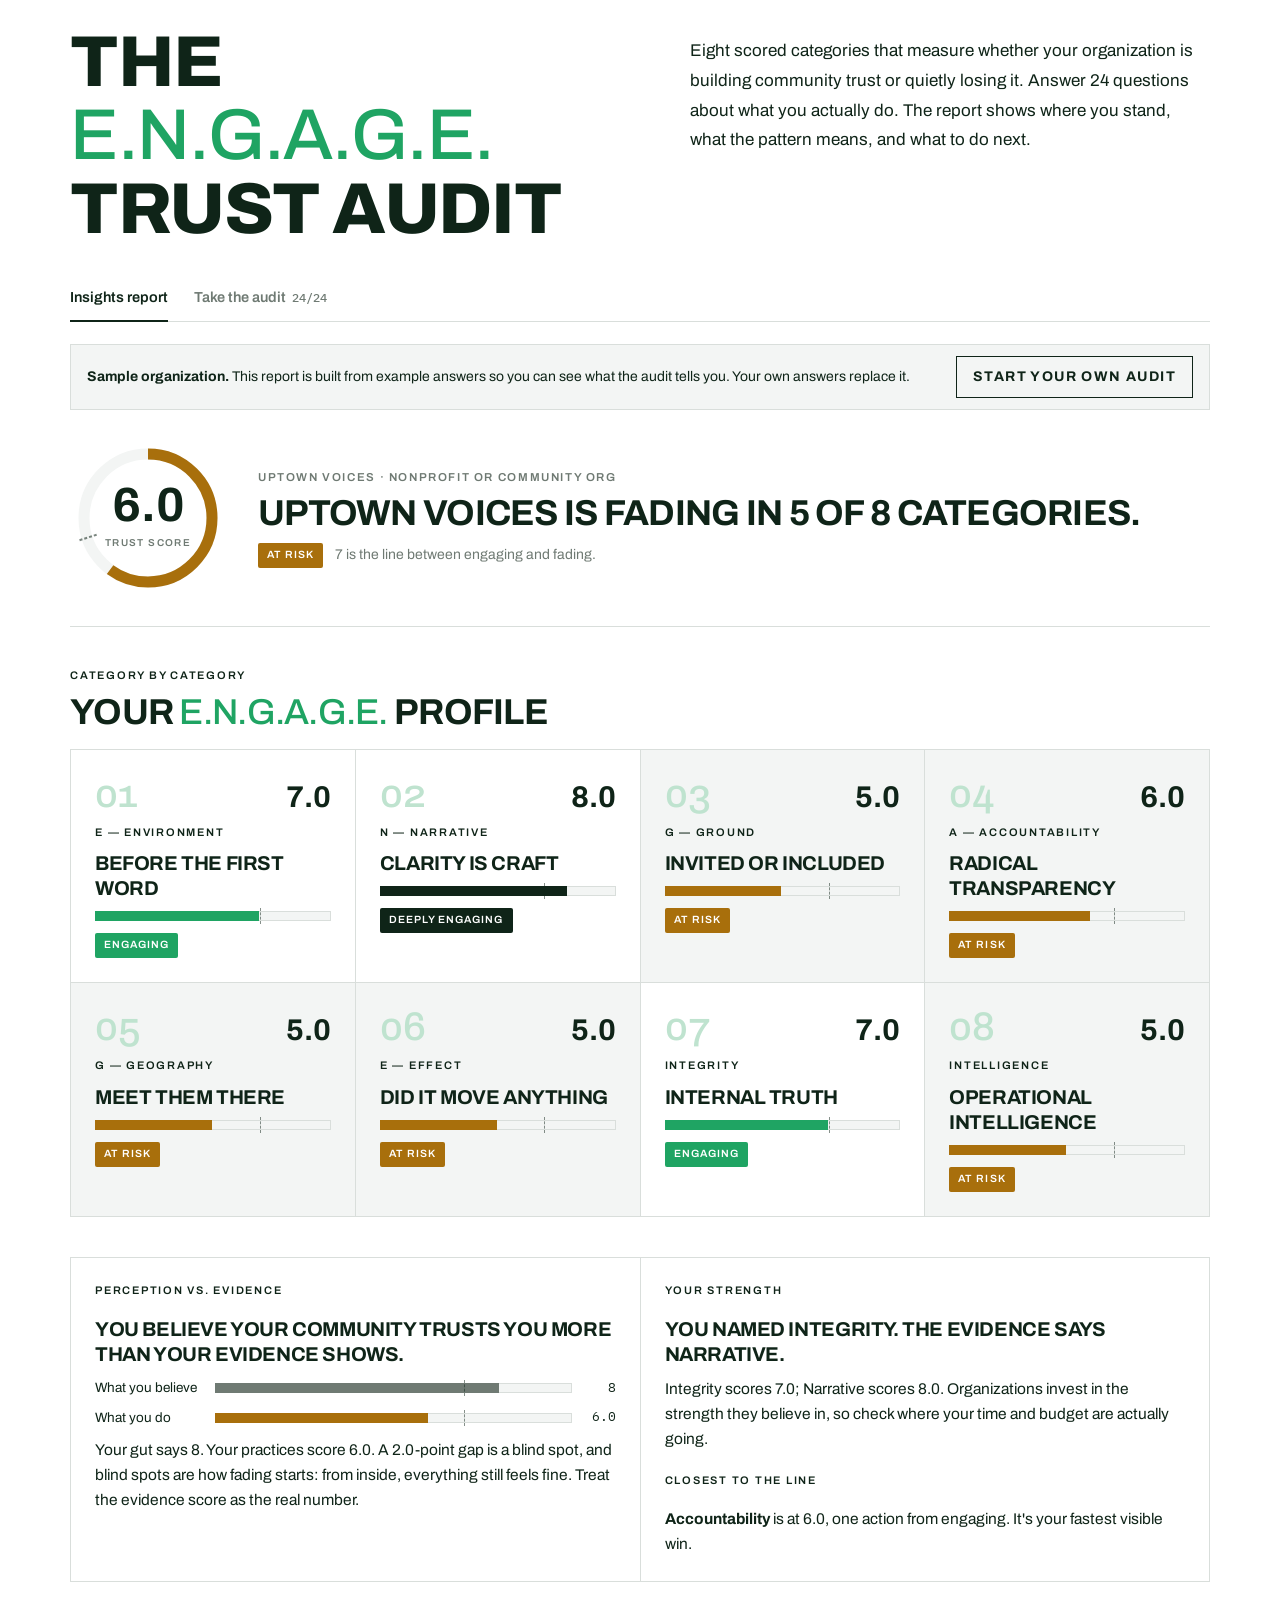
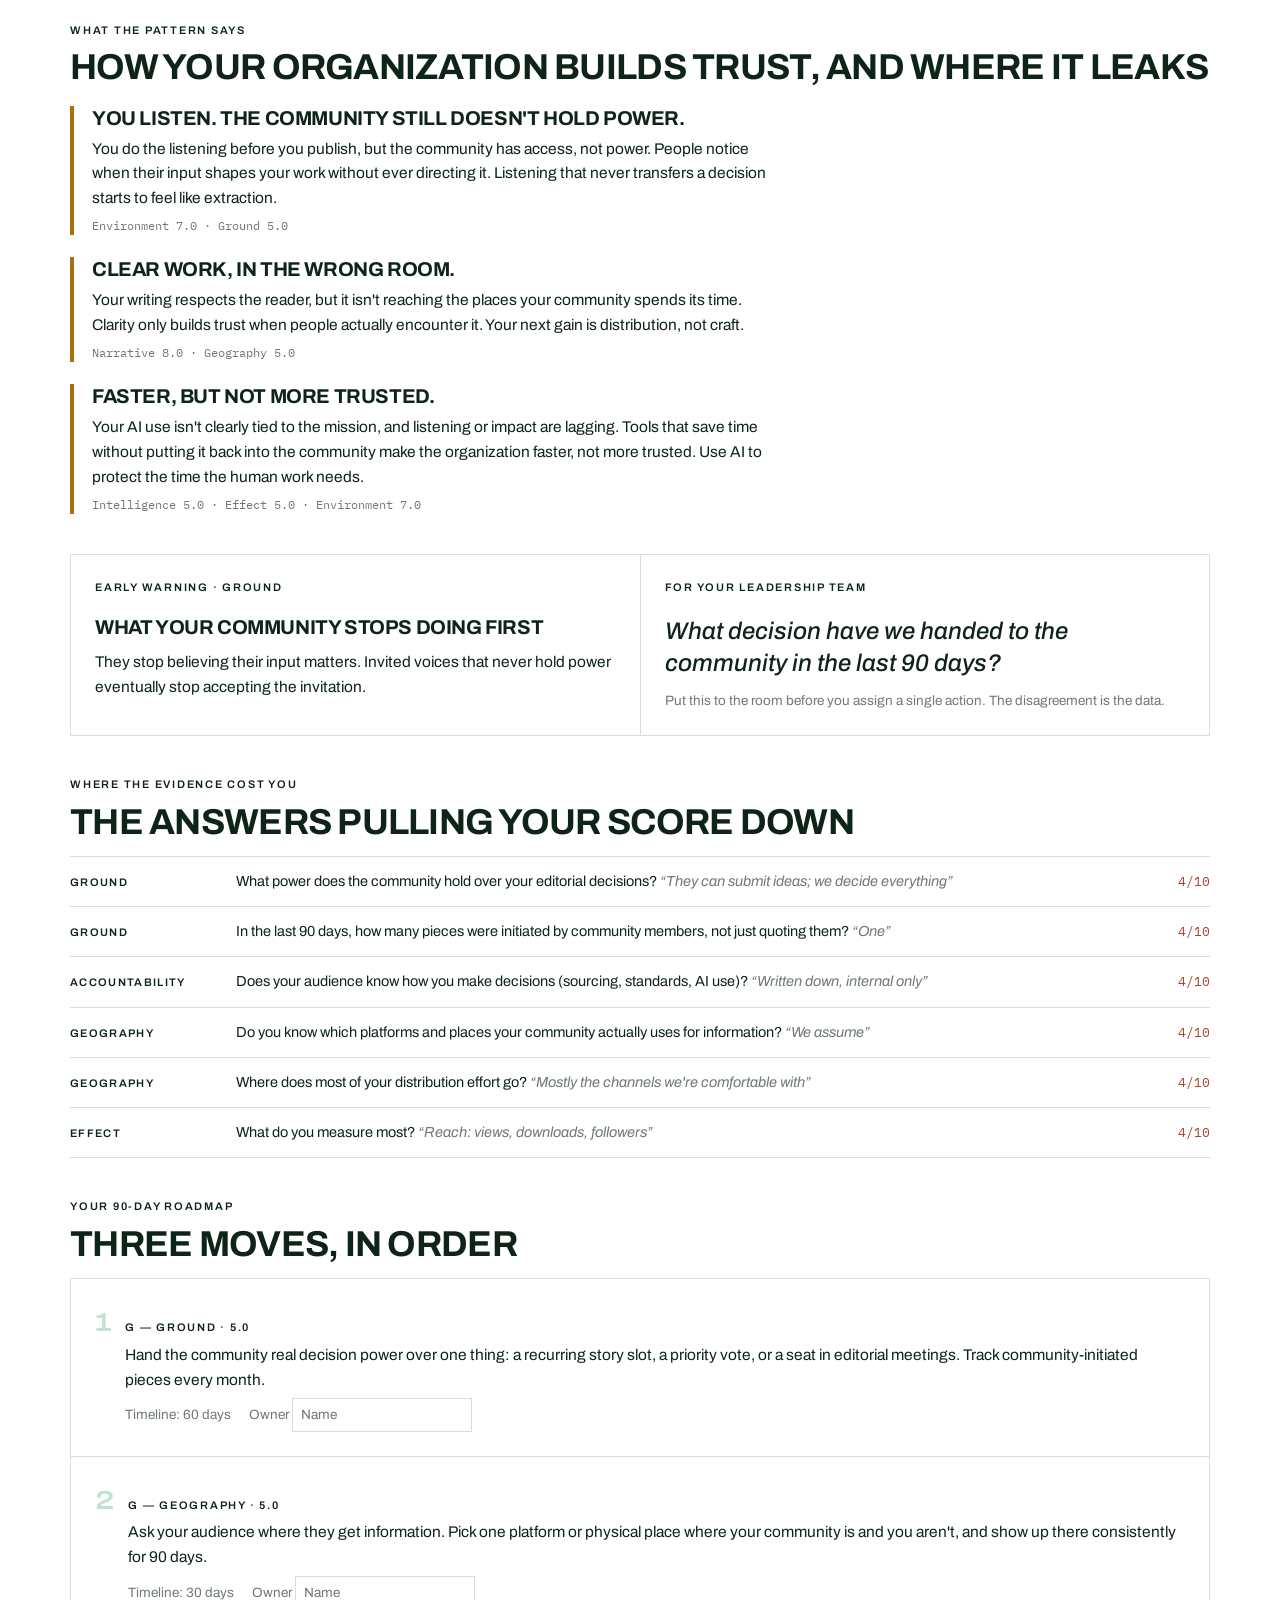
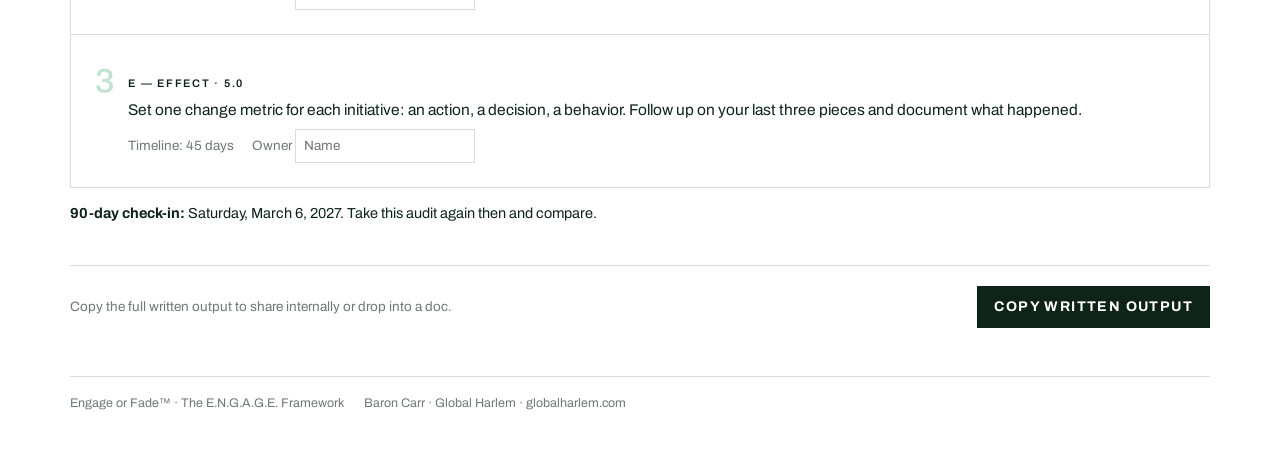
==== tool/index.html @ 7f678ee3 "Add files via upload" ====
<!doctype html>
<html lang="en">
<head>
<meta charset="utf-8">
<meta name="viewport" content="width=device-width,initial-scale=1,viewport-fit=cover">
<meta name="description" content="The E.N.G.A.G.E. Trust Audit from Engage or Fade. Score your organization across eight categories of community trust and get an insights report.">
<meta property="og:title" content="The E.N.G.A.G.E. Trust Audit">
<meta property="og:description" content="Is your organization building community trust or quietly losing it? 24 questions. One honest report.">
<title>E.N.G.A.G.E. Trust Audit · Global Harlem</title>
<link rel="canonical" href="https://globalharlem.com/take-audit">
<link rel="preconnect" href="https://fonts.googleapis.com">
<link rel="stylesheet" href="https://fonts.googleapis.com/css2?family=Playfair+Display:ital,wght@0,500;0,700;0,800;1,500&family=DM+Sans:opsz,wght@9..40,400;9..40,500;9..40,600&family=IBM+Plex+Mono:wght@500&display=swap">
<style>
/* Layout: mirrors Baron's E.N.G.A.G.E. framework page. Light editorial ground, Playfair headlines with italic green, hairline grid of eight category cells. Two tabs: Insights report and the 24-question audit. */
:root{
  --bg:#F7F5EF; --surface:#FBFAF6; --ink:#13202B; --muted:#55605C; --line:#D3DED6;
  --green:#3C6E50; --pale:#BFD6C8; --soft:#EEECE5; --on-green:#F7F5EF;
  --deeply:#2E6B48; --engaging:#4A8C63; --risk:#A86F0C; --fading:#A8432F;
  --display:"Playfair Display",Georgia,serif;
  --body:"DM Sans",system-ui,-apple-system,sans-serif;
  --mono:"IBM Plex Mono",ui-monospace,Menlo,monospace;
}
@media (prefers-color-scheme:dark){:root:not([data-theme="light"]){
  --bg:#111915; --surface:#16211C; --ink:#F2EFE6; --muted:#AEBBB3; --line:#2B3D33;
  --green:#8CC3A0; --pale:#36533F; --soft:#1D2B24; --on-green:#111915;
  --deeply:#8CC3A0; --engaging:#A9D6B9; --risk:#E2B451; --fading:#EC8E76; color-scheme:dark}}
:root[data-theme="dark"]{
  --bg:#111915; --surface:#16211C; --ink:#F2EFE6; --muted:#AEBBB3; --line:#2B3D33;
  --green:#8CC3A0; --pale:#36533F; --soft:#1D2B24; --on-green:#111915;
  --deeply:#8CC3A0; --engaging:#A9D6B9; --risk:#E2B451; --fading:#EC8E76; color-scheme:dark}
*{box-sizing:border-box}
body{background:var(--bg);color:var(--ink);font-family:var(--body);font-size:15.5px;line-height:1.6}
.wrap{max-width:1180px;margin:0 auto;padding-inline:20px;padding-block:0 64px}
p{margin:0}
:focus-visible{outline:2px solid var(--green);outline-offset:2px}
.kicker{display:flex;align-items:center;gap:14px;font-size:11.5px;font-weight:600;letter-spacing:.16em;text-transform:uppercase;color:var(--green);padding-top:30px}
.kicker::after{content:"";flex:1;border-top:1px solid var(--line)}
.mast{display:grid;grid-template-columns:minmax(0,1.1fr) minmax(0,1fr);gap:28px 48px;align-items:start;padding-block:26px 8px}
@media (max-width:820px){.mast{grid-template-columns:minmax(0,1fr)}}
h1{font-family:var(--display);font-weight:800;font-size:clamp(38px,6.4vw,72px);line-height:1.02;letter-spacing:-.01em;margin:0;text-wrap:balance}
h1 em,h2 em{font-weight:500;color:var(--green)}
.mast .lede{font-size:17px;line-height:1.75;padding-top:10px;max-width:58ch}
.tabs{display:flex;gap:26px;border-bottom:1px solid var(--line);margin-top:22px;flex-wrap:wrap}
.tabs button{font:inherit;font-size:14.5px;font-weight:600;background:none;border:0;border-bottom:2px solid transparent;color:var(--muted);padding:10px 0;margin-bottom:-1px;cursor:pointer}
.tabs button[aria-selected="true"]{color:var(--ink);border-bottom-color:var(--green)}
.tabs .count{font-family:var(--mono);font-size:11.5px;font-weight:500;margin-left:6px;color:var(--muted)}
.banner{font-size:14px;background:var(--soft);border:1px solid var(--line);padding:11px 16px;margin-top:22px;display:flex;flex-wrap:wrap;gap:10px;align-items:center;justify-content:space-between}
.btn{font:inherit;font-size:14px;font-weight:600;padding:9px 16px;cursor:pointer;border:1px solid var(--green);background:var(--green);color:var(--on-green);border-radius:2px}
.btn.ghost{background:transparent;color:var(--green)}
.sec{margin-top:40px}
.label{font-size:11px;font-weight:600;letter-spacing:.16em;text-transform:uppercase;color:var(--green);margin-bottom:8px}
h2{font-family:var(--display);font-weight:700;font-size:clamp(26px,3.6vw,36px);line-height:1.12;margin:0 0 10px;text-wrap:balance}
h3{font-family:var(--display);font-weight:700;font-size:20px;line-height:1.25;margin:0}
.chip{display:inline-block;font-size:10.5px;font-weight:600;letter-spacing:.1em;text-transform:uppercase;padding:4px 9px;border-radius:2px;white-space:nowrap;color:var(--on-green)}
.b-deeply{background:var(--deeply)}.b-engaging{background:var(--engaging)}.b-risk{background:var(--risk)}.b-fading{background:var(--fading)}.b-none{background:var(--muted)}
.numeral{font-family:var(--display);font-weight:500;font-size:40px;line-height:1;color:var(--pale);font-variant-numeric:oldstyle-nums}

/* Verdict */
.verdict{display:grid;grid-template-columns:auto minmax(0,1fr);gap:32px;align-items:center;margin-top:30px;padding-bottom:30px;border-bottom:1px solid var(--line)}
@media (max-width:640px){.verdict{grid-template-columns:minmax(0,1fr);gap:16px}}
.dial{width:156px;height:156px;position:relative}
.dial svg{width:100%;height:100%}
.dial .val{position:absolute;inset:0;display:grid;place-items:center;text-align:center}
.dial .val b{font-family:var(--display);font-weight:700;font-size:48px;line-height:1;font-variant-numeric:lining-nums tabular-nums;display:block}
.dial .val span{font-size:10px;font-weight:600;letter-spacing:.14em;color:var(--muted)}
.verdict .org{font-size:11.5px;font-weight:600;letter-spacing:.14em;text-transform:uppercase;color:var(--muted);margin-bottom:6px}

/* Grid cells, like the framework page */
.cells{display:grid;border-top:1px solid var(--line);border-left:1px solid var(--line)}
.cells>*{border-right:1px solid var(--line);border-bottom:1px solid var(--line);padding:24px;min-width:0;display:grid;gap:10px;align-content:start}
.c2{grid-template-columns:1fr 1fr}
.c4{grid-template-columns:repeat(4,1fr)}
@media (max-width:980px){.c4{grid-template-columns:1fr 1fr}}
@media (max-width:760px){.c2{grid-template-columns:minmax(0,1fr)}}
@media (max-width:520px){.c4{grid-template-columns:minmax(0,1fr)}}
.gap-bars{display:grid;gap:8px}
.gb{display:grid;grid-template-columns:110px 1fr 34px;gap:10px;align-items:center;font-size:13.5px}
.gb .v,.pr .v{font-family:var(--mono);font-size:13px;text-align:right;font-variant-numeric:tabular-nums}
.track{position:relative;height:10px;background:var(--soft);border:1px solid var(--line)}
.fill{position:absolute;inset:-1px auto -1px -1px}
.track .seven{position:absolute;top:-4px;bottom:-4px;left:70%;border-left:1.5px dashed var(--ink);opacity:.5}

/* Profile cells */
.pcell .top{display:flex;justify-content:space-between;align-items:baseline;gap:8px}
.pcell .score{font-family:var(--display);font-weight:700;font-size:30px;line-height:1;font-variant-numeric:lining-nums tabular-nums}
.pcell.weak{background:var(--soft)}

/* Patterns */
.patterns{display:grid;gap:22px}
.pattern{display:grid;grid-template-columns:4px minmax(0,1fr);gap:18px;max-width:78ch}
.pattern::before{content:"";background:var(--risk)}
.pattern.good::before{background:var(--deeply)}
.pattern>div{display:grid;gap:6px}
.pattern .why{font-family:var(--mono);font-size:11.5px;color:var(--muted)}

.question{font-family:var(--display);font-style:italic;font-weight:500;font-size:24px;line-height:1.35;color:var(--green)}

/* Ledger */
.ledger{border-top:1px solid var(--line)}
.lrow{display:grid;grid-template-columns:150px minmax(0,1fr) 54px;gap:16px;padding:13px 0;border-bottom:1px solid var(--line);font-size:14.5px;align-items:baseline}
.lrow .c{font-size:11px;font-weight:600;letter-spacing:.12em;text-transform:uppercase;color:var(--green)}
.lrow .a{font-style:italic;color:var(--muted)}
.lrow .pts{font-family:var(--mono);font-size:13px;text-align:right;color:var(--fading)}
@media (max-width:560px){.lrow{grid-template-columns:minmax(0,1fr) 46px}.lrow .c{grid-column:1/-1}}

/* Actions */
.action .meta{display:flex;flex-wrap:wrap;gap:8px 18px;font-size:13.5px;color:var(--muted);align-items:center}
.action input{font:inherit;font-size:13.5px;color:var(--ink);background:var(--bg);border:1px solid var(--line);padding:5px 8px;width:180px;max-width:100%}
.closing{display:flex;flex-wrap:wrap;gap:12px;align-items:center;justify-content:space-between;border-top:1px solid var(--line);padding-top:20px}
.toast{font-size:13.5px;color:var(--muted)}
#fallback{width:100%;min-height:180px;font-family:var(--mono);font-size:12px;margin-top:10px;background:var(--surface);color:var(--ink);border:1px solid var(--line);padding:10px}

/* Audit */
.audit-grid{display:grid;grid-template-columns:minmax(0,1fr) 250px;gap:36px;align-items:start;margin-top:26px}
@media (max-width:920px){.audit-grid{grid-template-columns:minmax(0,1fr)}}
.rail{position:sticky;top:calc(env(safe-area-inset-top,0px) + 14px);border:1px solid var(--line);background:var(--surface);padding:18px;display:grid;gap:10px}
@media (max-width:920px){.rail{position:static;order:-1}}
.mini{display:grid;gap:6px}
.mini .r{display:grid;grid-template-columns:20px 1fr 30px;gap:8px;align-items:center;font-size:12px}
.mini .r .n{font-family:var(--display);font-weight:700;color:var(--green)}
.mini .r .v{font-family:var(--mono);text-align:right;font-variant-numeric:tabular-nums}
.f{display:grid;gap:5px;font-size:11px;font-weight:600;letter-spacing:.12em;text-transform:uppercase;color:var(--muted)}
.f input,.f select{font:inherit;font-size:15px;color:var(--ink);background:var(--surface);border:1px solid var(--line);padding:10px 12px;width:100%;text-transform:none;letter-spacing:0;font-weight:400;border-radius:2px}
.setup{display:grid;grid-template-columns:1fr 1fr;gap:14px}
@media (max-width:560px){.setup{grid-template-columns:1fr}}
.gut{display:grid;grid-template-columns:1fr 44px;gap:12px;align-items:center}
.gut output{font-family:var(--display);font-weight:700;font-size:28px;text-align:right}
input[type=range]{width:100%;accent-color:var(--green);height:28px}
.cat{margin-top:34px;display:grid;gap:12px}
.cat-head{display:grid;grid-template-columns:auto minmax(0,1fr) auto;gap:4px 18px;align-items:end;border-bottom:1px solid var(--line);padding-bottom:12px}
.cat-head .numeral{grid-row:span 3}
.cat-head .score{font-family:var(--mono);font-size:12.5px;text-align:right;grid-row:span 3;align-self:end}
.cat-head .desc{color:var(--muted);font-size:14.5px}
@media (max-width:560px){.cat-head{grid-template-columns:minmax(0,1fr)}.cat-head .numeral,.cat-head .score{grid-row:auto;text-align:left}}
.q{background:var(--surface);border:1px solid var(--line);padding:16px}
.q fieldset{border:0;margin:0;padding:0;min-width:0}
.q legend{font-weight:600;font-size:15px;padding:0;margin-bottom:10px}
.opts{display:grid;grid-template-columns:1fr 1fr;gap:8px}
@media (max-width:560px){.opts{grid-template-columns:1fr}}
.opt{display:flex;gap:10px;align-items:flex-start;border:1px solid var(--line);padding:9px 11px;cursor:pointer;font-size:14px;line-height:1.4;background:var(--bg)}
.opt input{margin-top:3px;accent-color:var(--green)}
.opt:has(input:checked){border-color:var(--green);background:var(--soft)}
footer{margin-top:48px;font-size:12.5px;color:var(--muted);display:flex;flex-wrap:wrap;gap:6px 20px;border-top:1px solid var(--line);padding-top:16px}
@media (prefers-reduced-motion:no-preference){.fill{transition:width .25s ease}}
</style>
<style>body{margin:0}[hidden]{display:none!important}img{max-width:100%}</style>
<script>window.va=window.va||function(){(window.vaq=window.vaq||[]).push(arguments);};</script>
<script defer src="/_vercel/insights/script.js"></script>
<style id="gh-theme">
/* Global Harlem site theme override: matches the Magna look (white ground, deep green, emerald, Archivo). Delete this block to restore the original cream and Playfair look. */
:root{--bg:#FFFFFF;--surface:#F3F5F4;--ink:#0F2418;--muted:#6F7A73;--line:#D9DEDB;--green:#0F2418;--pale:#BFE3CF;--soft:#F3F5F4;--on-green:#FFFFFF;--deeply:#0F2418;--engaging:#1FA463;--risk:#A86F0C;--fading:#A8432F;--display:"Archivo",system-ui,sans-serif;--body:"Archivo",system-ui,sans-serif}
@media (prefers-color-scheme:dark){:root:not([data-theme="light"]){--bg:#0B1A12;--surface:#12271B;--ink:#F1EFE6;--muted:#9AA8A0;--line:#27402F;--green:#35C77F;--pale:#2B4636;--soft:#12271B;--on-green:#06140C;--deeply:#35C77F;--engaging:#6FD9A4;--risk:#E2B451;--fading:#EC8E76}}
h1,h2,h3{text-transform:uppercase;letter-spacing:-.02em}
h1{font-weight:800}h1 em,h2 em{font-style:normal;color:var(--engaging)}
.btn{border-radius:0;text-transform:uppercase;letter-spacing:.1em;font-weight:700}
.kicker{display:none}
.wrap{padding-block:0 40px}
</style>
<link rel="stylesheet" href="https://fonts.googleapis.com/css2?family=Archivo:wght@400;500;700;800&display=swap">
</head>
<body>
<div class="wrap">
  <div class="kicker">Engage or Fade™ · Trust Audit</div>
  <div class="mast">
    <h1>The <em>E.N.G.A.G.E.</em> Trust Audit</h1>
    <p class="lede">Eight scored categories that measure whether your organization is building community trust or quietly losing it. Answer 24 questions about what you actually do. The report shows where you stand, what the pattern means, and what to do next.</p>
  </div>
  <div class="tabs" role="tablist">
    <button role="tab" id="tab-insights" aria-controls="view-insights" aria-selected="true">Insights report</button>
    <button role="tab" id="tab-audit" aria-controls="view-audit" aria-selected="false">Take the audit<span class="count" id="tabCount"></span></button>
  </div>

  <div class="banner" id="sampleBanner"><span><b>Sample organization.</b> This report is built from example answers so you can see what the audit tells you. Your own answers replace it.</span><button class="btn ghost" id="startOwn" type="button">Start your own audit</button></div>

  <section id="view-insights" role="tabpanel" aria-labelledby="tab-insights"></section>

  <section id="view-audit" role="tabpanel" aria-labelledby="tab-audit" hidden>
    <div class="audit-grid">
      <div>
        <p style="max-width:66ch">Answer for how your organization operates today, not how you intend to. Every answer is evidence. The report scores what you do, then compares it with what you believe.</p>
        <div class="cat">
          <div class="label" style="margin:0">Before you begin</div>
          <div class="setup">
            <label class="f">Organization name<input type="text" id="org" placeholder="e.g. Harlem Community Radio"></label>
            <label class="f">Type
              <select id="otype"><option>Nonprofit or community org</option><option>Newsroom or publication</option><option>Podcast</option><option>Newsletter</option><option>Radio station</option><option>Communications team</option><option>Foundation or funder</option><option>Corporate brand</option><option>University or program</option></select>
            </label>
          </div>
          <div class="q">
            <div style="font-weight:600">Gut check, before the evidence</div>
            <p style="font-size:14px;color:var(--muted);margin:4px 0 6px">On a scale of 1 to 10, how much does your community trust your organization?</p>
            <div class="gut"><input type="range" min="1" max="10" step="1" id="gutScore" aria-label="Gut-check trust score"><output id="gutOut" for="gutScore"></output></div>
            <label class="f" style="margin-top:8px">Which category do you believe is your strongest?<select id="belief"></select></label>
          </div>
          <div class="q" id="shareBox" hidden>
            <label class="opt" style="background:none;border:0;padding:0"><input type="checkbox" id="share"><span>Share my results with Global Harlem. I'd like to hear about a full Engage or Fade audit for my organization.</span></label>
            <label class="f" style="margin-top:10px">Email (optional)<input type="email" id="email" placeholder="you@organization.org" autocomplete="email"></label>
            <p style="font-size:12.5px;color:var(--muted);margin-top:6px">Nothing is sent unless you check the box. Your answers otherwise stay in this browser.</p>
          </div>
        </div>
        <div id="questions"></div>
        <div style="margin-top:28px"><button class="btn" type="button" id="toReport">See your insights report</button></div>
      </div>
      <aside class="rail">
        <div class="label" style="margin:0">Live read</div>
        <div><span id="railScore" style="font-family:var(--display);font-weight:700;font-size:40px;line-height:1">–</span> <span style="font-family:var(--mono);font-size:12px;color:var(--muted)">/ 10</span></div>
        <div id="railBand"></div>
        <div class="mini" id="railBars"></div>
        <div style="font-size:12px;color:var(--muted)" id="railProgress"></div>
      </aside>
    </div>
  </section>

  <footer><span>Engage or Fade™ · The E.N.G.A.G.E. Framework</span><span>Baron Carr · Global Harlem · globalharlem.com</span></footer>
</div>

<script>
/* ===== Site config: fill these two values from Supabase > Project Settings > API ===== */
const SUPABASE_URL="";      /* e.g. https://abcd1234.supabase.co */
const SUPABASE_ANON_KEY=""; /* the public anon key, safe in the browser with the RLS policy in setup.sql */
</script>
<script>
const PTS=[10,7,4,1];
const CATS=[
 {n:"01",l:"E",tag:"Environment",title:"Before the First Word",d:"Did the organization listen before publishing? Community trust begins before the first sentence is written.",
  qs:[["Before your last major piece or campaign, what listening happened?",["Structured listening: surveys, listening sessions, interviews","Informal conversations with community members","Desk research and internal discussion","None. We started writing."]],
      ["When did a community member last change what you decided to publish?",["This week","This month","This quarter","We can't point to one"]],
      ["Do you know your community's top three concerns right now, in their words?",["Yes, from input we gathered in the last 90 days","Yes, from older input","We think so, from instinct","No"]]],
  fix:"Run a listening session or short community survey before your next major piece. Make \"Who did we hear from?\" a required line in every pitch.",when:"30 days",
  warn:"They stop telling you things. When you publish before you listen, people can tell the conclusion was written first, and they stop offering what they know.",
  ask:"Who did we listen to before we published our last major piece?"},
 {n:"02",l:"N",tag:"Narrative",title:"Clarity is Craft",d:"Is content written at Grade 8 or below? Complexity is a trust barrier. Clarity is a signal of respect.",
  qs:[["What reading level is your typical piece written at?",["Grade 8 or below, and we check","Probably around Grade 8, unchecked","Higher. We write for insiders and experts.","We've never considered it"]],
      ["How much jargon, acronyms or insider language makes it into your work?",["We cut it deliberately","Some slips through","A lot. It's the language of our field.","We wouldn't notice"]],
      ["Could a community member explain your last piece to a neighbor in one sentence?",["Yes, and we test for that","Probably","Maybe not","We don't know"]]],
  fix:"Run your last five pieces through a readability check and set Grade 8 as the standard. Build a banned-jargon list. Test one piece with three community readers before it goes out.",when:"14 days",
  warn:"They stop finishing. Dense, insider writing tells readers the work wasn't made for them, and they quietly leave.",
  ask:"Who is our writing actually written for?"},
 {n:"03",l:"G",tag:"Ground",title:"Invited or Included",d:"Does the community have editorial power or only editorial access? There is a difference.",
  qs:[["What power does the community hold over your editorial decisions?",["Formal power: they set or vote on priorities","Advisory input we act on","They can submit ideas; we decide everything","None"]],
      ["In the last 90 days, how many pieces were initiated by community members, not just quoting them?",["Five or more","Two to four","One","None"]],
      ["When the community disagrees with an editorial call, what happens?",["A defined process that can change the call","We listen and sometimes change course","We explain our decision","Nothing changes"]]],
  fix:"Hand the community real decision power over one thing: a recurring story slot, a priority vote, or a seat in editorial meetings. Track community-initiated pieces every month.",when:"60 days",
  warn:"They stop believing their input matters. Invited voices that never hold power eventually stop accepting the invitation.",
  ask:"What decision have we handed to the community in the last 90 days?"},
 {n:"04",l:"A",tag:"Accountability",title:"Radical Transparency",d:"Is the organization honest about how it operates, who funds it, and what it gets wrong?",
  qs:[["Is your funding public?",["Fully published: sources and amounts","Sources listed, no amounts","Available if someone asks","Not disclosed"]],
      ["When you get something wrong, how is it corrected?",["Publicly, prominently and fast","Corrected quietly","Only if someone complains","We don't have a corrections practice"]],
      ["Does your audience know how you make decisions (sourcing, standards, AI use)?",["Published in plain language","Partly explained","Written down, internal only","Not written down"]]],
  fix:"Publish who funds you and how. Create a visible corrections practice. Publish your editorial standards and AI policy in plain language.",when:"30 days",
  warn:"They stop giving you the benefit of the doubt. Without transparency, every mistake looks like a cover-up and every funder looks like an agenda.",
  ask:"If our funders, our corrections and our AI use were on the front page tomorrow, would our community trust us more or less?"},
 {n:"05",l:"G",tag:"Geography",title:"Meet Them There",d:"Is the organization present on the platforms its community actually uses or only where it is comfortable?",
  qs:[["Do you know which platforms and places your community actually uses for information?",["Yes, from our own audience research","From general industry data","We assume","No"]],
      ["Where does most of your distribution effort go?",["Where they are, online and offline: WhatsApp, churches, barbershops, block associations","Mostly where they are","Mostly the channels we're comfortable with","Only our own channels"]],
      ["How often do you show up in person in the community?",["Monthly or more","A few times a year","About once a year","Never"]]],
  fix:"Ask your audience where they get information. Pick one platform or physical place where your community is and you aren't, and show up there consistently for 90 days.",when:"30 days",
  warn:"They never find you. Your best work circulates among people who already follow you, and the community gets its information somewhere else.",
  ask:"Where does our community actually get its information, and are we there?"},
 {n:"06",l:"E",tag:"Effect",title:"Did It Move Anything",d:"Did the content produce real change in behavior, belief, or action? Impact is the measure, not reach.",
  qs:[["What do you measure most?",["Change: actions taken, decisions influenced, outcomes","Depth: replies, shares, return visits","Reach: views, downloads, followers","Nothing consistently"]],
      ["Can you name a real change your work caused in the last six months?",["Several, documented","One, documented","Anecdotes only","No"]],
      ["Do you follow up after publishing to see what happened?",["Routinely","Sometimes","Rarely","Never"]]],
  fix:"Set one change metric for each initiative: an action, a decision, a behavior. Follow up on your last three pieces and document what happened.",when:"45 days",
  warn:"They stop seeing the point. Work that changes nothing becomes noise, however many people saw it.",
  ask:"What changed in our community because of our work last quarter?"},
 {n:"07",l:"",tag:"Integrity",title:"Internal Truth",d:"Does the organization practice what it publishes? Internal culture and public voice must align.",
  qs:[["If your staff read your public statements on equity, community and trust, would they say it matches how they're treated?",["Yes, without hesitation","Mostly","Some would disagree","Many would disagree"]],
      ["Do the people you serve see themselves in who makes decisions inside your organization?",["Yes, in leadership","On staff, not in leadership","Rarely","No"]],
      ["When internal practice and the public message conflict, what happens?",["We fix the practice","We discuss it and sometimes change","We adjust the messaging","It doesn't get raised"]]],
  fix:"Run an anonymous internal survey asking whether your public values match life inside. Fix one practice, not the messaging.",when:"60 days",
  warn:"Your own people stop defending you. Staff see the gap between what you say and what you do first, and the community hears about it from them.",
  ask:"Would our staff describe us the way our marketing does?"},
 {n:"08",l:"",tag:"Intelligence",title:"Operational Intelligence",d:"Are the organization's AI systems and tools serving the mission or running it?",
  qs:[["Do you have a written policy for how AI is used in your work?",["Yes, and it's public","Yes, internal only","Informal norms","No"]],
      ["Who decides what your AI tools do?",["Leadership chooses tools for specific mission goals","Staff decide case by case","We use vendor defaults","Nobody. It's ad hoc."]],
      ["What happens to the time AI saves you?",["We reinvest it in listening, reporting and community work","It's saved but not deliberately reinvested","It mostly cuts cost","We haven't looked at it"]]],
  fix:"Write and publish a plain-language AI policy. Inventory every AI tool and name the mission goal each one serves. Put the time it saves back into listening.",when:"30 days",
  warn:"They stop trusting what's real. One AI misstep, an invented quote or a tone-deaf automated post, can undo years of relationship.",
  ask:"Is our AI serving the mission, or is the mission adjusting to the AI?"}
];
CATS.forEach(c=>c.short=c.tag);
const SAMPLE={org:"Uptown Voices",otype:"Nonprofit or community org",gut:8,belief:6,
  answers:[[1,1,1],[0,1,1],[2,2,1],[1,1,2],[2,2,1],[2,2,1],[1,1,1],[2,1,2]],owners:{},sample:true};
const KEY="eof-engage-audit-v3";
const blank=()=>({org:"",otype:"Nonprofit or community org",gut:7,belief:0,answers:CATS.map(()=>[null,null,null]),owners:{},sample:false});
let state=JSON.parse(JSON.stringify(SAMPLE));
try{const s=JSON.parse(localStorage.getItem(KEY)||"null");if(s&&Array.isArray(s.answers)&&s.answers.length===8)state=s;}catch(e){}
const save=()=>{try{localStorage.setItem(KEY,JSON.stringify(state))}catch(e){}};
const $=id=>document.getElementById(id);
const esc=s=>String(s).replace(/[&<>"]/g,c=>({"&":"&amp;","<":"&lt;",">":"&gt;",'"':"&quot;"}[c]));
const TOTAL=CATS.length*3;
const tagLine=c=>c.l?`${c.l} — ${c.tag}`:c.tag;

function band(v){if(v==null)return["Not scored","none"];if(v>=8)return["Deeply Engaging","deeply"];if(v>=7)return["Engaging","engaging"];if(v>=5)return["At Risk","risk"];return["Fading","fading"];}
function catScore(i){const a=state.answers[i].filter(x=>x!=null);if(!a.length)return null;return Math.round(a.reduce((s,x)=>s+PTS[x],0)/a.length*10)/10;}
const scores=()=>CATS.map((c,i)=>catScore(i));
function overall(sc){const v=sc.filter(x=>x!=null);return v.length?Math.round(v.reduce((a,b)=>a+b,0)/v.length*10)/10:null;}
const answered=()=>state.answers.flat().filter(x=>x!=null).length;
const fmt=v=>v==null?"–":v.toFixed(1);
const col=k=>`var(--${k==="none"?"muted":k})`;

/* ---------- Insight engine ---------- */
function patterns(s){
  const P=[],ok=v=>v!=null;
  const [env,nar,gro,acc,geo,eff,integ,intel]=s;
  if(ok(env)&&ok(gro)&&env>=7&&gro<7)P.push({t:"You listen. The community still doesn't hold power.",why:`Environment ${fmt(env)} · Ground ${fmt(gro)}`,
    b:"You do the listening before you publish, but the community has access, not power. People notice when their input shapes your work without ever directing it. Listening that never transfers a decision starts to feel like extraction."});
  if(ok(nar)&&ok(geo)&&nar>=7&&geo<7)P.push({t:"Clear work, in the wrong room.",why:`Narrative ${fmt(nar)} · Geography ${fmt(geo)}`,
    b:"Your writing respects the reader, but it isn't reaching the places your community spends its time. Clarity only builds trust when people actually encounter it. Your next gain is distribution, not craft."});
  if(ok(geo)&&ok(eff)&&geo>=7&&eff<7)P.push({t:"Present, but not moving anything.",why:`Geography ${fmt(geo)} · Effect ${fmt(eff)}`,
    b:"You show up where your community is, and the work isn't producing change. Presence without impact slowly turns into background noise. Decide what each piece is supposed to move before you make it."});
  if(ok(eff)&&ok(acc)&&eff>=7&&acc<7)P.push({t:"Influence without transparency.",why:`Effect ${fmt(eff)} · Accountability ${fmt(acc)}`,
    b:"Your work moves things, but the community can't see how you operate or who pays for it. In communities that have been studied, sold to and spoken for, influence nobody can trace reads as an agenda."});
  if(ok(acc)&&ok(integ)&&acc>=7&&integ<7)P.push({t:"The public face and the inside don't match.",why:`Accountability ${fmt(acc)} · Integrity ${fmt(integ)}`,
    b:"You're open with the public about funding and mistakes, and your own people see a gap between your values and your practice. That gap always travels outward. Fix it inside before it becomes the story outside."});
  if(ok(nar)&&ok(gro)&&nar<6&&gro<6)P.push({t:"Speaking at the community, not with it.",why:`Narrative ${fmt(nar)} · Ground ${fmt(gro)}`,
    b:"Dense writing and closed editorial doors together tell the community the work is about them, not for them or with them. This is the hardest pattern to see from inside the building, and the first one the community sees."});
  if(ok(intel)&&intel<6&&((ok(eff)&&eff<7)||(ok(env)&&env<7)))P.push({t:"Faster, but not more trusted.",why:`Intelligence ${fmt(intel)}${ok(eff)?` · Effect ${fmt(eff)}`:""}${ok(env)?` · Environment ${fmt(env)}`:""}`,
    b:"Your AI use isn't clearly tied to the mission, and listening or impact are lagging. Tools that save time without putting it back into the community make the organization faster, not more trusted. Use AI to protect the time the human work needs."});
  if(ok(env)&&ok(integ)&&env<6&&integ<6)P.push({t:"Out of touch on both sides of the door.",why:`Environment ${fmt(env)} · Integrity ${fmt(integ)}`,
    b:"You aren't listening to the community before you publish, and your own staff don't see your values in practice. When neither the inside nor the outside feels heard, trust erodes in both directions at once."});
  const v=s.filter(ok);
  if(v.length===8&&v.every(x=>x>=7))P.unshift({good:true,t:"You're engaging, and it compounds.",why:"All eight categories at 7 or above",
    b:"Trust is building across every category. The risk now is comfort. Organizations at this level fade by assuming the relationship maintains itself. Re-audit in 90 days and push your lowest category toward 8."});
  return P.slice(0,3);
}
function perception(sc,ov){
  if(ov==null)return null;
  const gap=Math.round((state.gut-ov)*10)/10;let head,body;
  if(gap>=1.5){head="You believe your community trusts you more than your evidence shows.";
    body=`Your gut says ${state.gut}. Your practices score ${fmt(ov)}. A ${fmt(gap)}-point gap is a blind spot, and blind spots are how fading starts: from inside, everything still feels fine. Treat the evidence score as the real number.`;}
  else if(gap<=-1.5){head="Your practices are stronger than you give yourself credit for.";
    body=`Your gut says ${state.gut}. Your practices score ${fmt(ov)}. You're underselling ${fmt(-gap)} points of real trust-building work. Document it and use it with funders and partners.`;}
  else{head="Your read on your community is calibrated.";
    body=`Your gut says ${state.gut} and your practices score ${fmt(ov)}. Leadership's sense of the relationship matches the evidence, which makes the gaps below easier to act on. Nobody has to be convinced they're real.`;}
  const ranked=sc.map((v,i)=>[v,i]).filter(x=>x[0]!=null).sort((a,b)=>b[0]-a[0]);
  const top=ranked[0][1],bel=+state.belief;let sh,sb;
  if(sc[bel]==null){sh=`You named ${CATS[bel].tag} as your strength.`;sb="You haven't answered those questions yet.";}
  else if(bel===top||sc[bel]===sc[top]){sh=`You named ${CATS[bel].tag} as your strength. The evidence agrees.`;sb=`It scores ${fmt(sc[bel])}, your highest. Build on it deliberately and make it visible.`;}
  else{sh=`You named ${CATS[bel].tag}. The evidence says ${CATS[top].tag}.`;sb=`${CATS[bel].tag} scores ${fmt(sc[bel])}; ${CATS[top].tag} scores ${fmt(sc[top])}. Organizations invest in the strength they believe in, so check where your time and budget are actually going.`;}
  return{gap,head,body,sh,sb};
}
const priorities=sc=>sc.map((v,i)=>[v,i]).filter(x=>x[0]!=null&&x[0]<7).sort((a,b)=>a[0]-b[0]).slice(0,3).map(x=>x[1]);
function costly(){const L=[];state.answers.forEach((r,i)=>r.forEach((a,q)=>{if(a!=null&&a>=2)L.push({i,q,a});}));return L.sort((x,y)=>y.a-x.a);}
function checkinDate(){const d=new Date();d.setDate(d.getDate()+90);return d.toLocaleDateString("en-US",{weekday:"long",month:"long",day:"numeric",year:"numeric"});}

function dial(v){
  const r=64,C=2*Math.PI*r,pct=v==null?0:v/10,[,k]=band(v),a=0.7*2*Math.PI;
  return `<svg viewBox="0 0 156 156" aria-hidden="true"><circle cx="78" cy="78" r="${r}" fill="none" stroke="var(--soft)" stroke-width="11"/>
  <circle cx="78" cy="78" r="${r}" fill="none" stroke="${col(k)}" stroke-width="11" stroke-dasharray="${C*pct} ${C}" transform="rotate(-90 78 78)"/>
  <line x1="${78+Math.sin(a)*(r-10)}" y1="${78-Math.cos(a)*(r-10)}" x2="${78+Math.sin(a)*(r+10)}" y2="${78-Math.cos(a)*(r+10)}" stroke="var(--ink)" stroke-width="2" stroke-dasharray="3 2" opacity=".55"/></svg>`;
}

function renderReport(){
  const sc=scores(),ov=overall(sc),n=answered(),[ob,ok]=band(ov),el=$("view-insights");
  if(n===0){el.innerHTML=`<div class="sec"><h2>Your report builds as you answer.</h2><p style="max-width:62ch">Answer the ${TOTAL} evidence questions and this page turns them into a Trust Score, the patterns behind it, and the three moves that matter most.</p><div style="margin-top:16px"><button class="btn" type="button" data-go="audit">Take the audit</button></div></div>`;wireGo(el);return;}
  const fadingN=sc.filter(v=>v!=null&&v<7).length,scored=sc.filter(v=>v!=null).length;
  const name=esc(state.org.trim()||"Your organization");
  const dir=fadingN===0?`${name} is engaging across all ${scored} scored categories.`
    :fadingN>scored/2?`${name} is fading in ${fadingN} of ${scored} categories.`
    :`${name} is engaging in ${scored-fadingN} of ${scored} categories and fading in ${fadingN}.`;
  const per=perception(sc,ov),pats=patterns(sc),pri=priorities(sc),cost=costly().slice(0,6);
  const lowest=sc.map((v,i)=>[v,i]).filter(x=>x[0]!=null).sort((a,b)=>a[0]-b[0])[0][1];
  const quick=sc.map((v,i)=>[v,i]).filter(x=>x[0]!=null&&x[0]>=6&&x[0]<7).sort((a,b)=>b[0]-a[0])[0];
  let h=`<div class="verdict"><div class="dial">${dial(ov)}<div class="val"><div><b>${fmt(ov)}</b><span>TRUST SCORE</span></div></div></div>
   <div><div class="org">${name} · ${esc(state.otype)}${n<TOTAL?` · ${n} of ${TOTAL} answered`:""}</div><h2>${dir}</h2>
   <div style="display:flex;gap:12px;align-items:center;flex-wrap:wrap;margin-top:4px"><span class="chip b-${ok}">${ob}</span>
   <span style="font-size:14px;color:var(--muted)">7 is the line between engaging and fading.</span></div></div></div>`;
  if(n<TOTAL)h+=`<div class="banner"><span>This read is partial. Answer all ${TOTAL} questions for a full report.</span><button class="btn ghost" type="button" data-go="audit">Finish the audit</button></div>`;

  h+=`<div class="sec"><div class="label">Category by category</div><h2>Your <em>E.N.G.A.G.E.</em> profile</h2><div class="cells c4" style="margin-top:16px">`+
   CATS.map((c,i)=>{const[b,k]=band(sc[i]);return`<div class="pcell${sc[i]!=null&&sc[i]<7?" weak":""}"><div class="top"><span class="numeral">${c.n}</span><span class="score">${fmt(sc[i])}</span></div>
     <div class="label" style="margin:0">${tagLine(c)}</div><h3>${c.title}</h3>
     <div class="track"><div class="fill" style="width:${(sc[i]||0)*10}%;background:${col(k)}"></div><span class="seven"></span></div>
     <span><span class="chip b-${k}">${b}</span></span></div>`}).join("")+`</div></div>`;

  h+=`<div class="sec cells c2">
   <div><div class="label">Perception vs. evidence</div><h3>${per.head}</h3>
    <div class="gap-bars">
     <div class="gb"><span>What you believe</span><div class="track"><div class="fill" style="width:${state.gut*10}%;background:var(--muted)"></div><span class="seven"></span></div><span class="v">${state.gut}</span></div>
     <div class="gb"><span>What you do</span><div class="track"><div class="fill" style="width:${ov*10}%;background:${col(ok)}"></div><span class="seven"></span></div><span class="v">${fmt(ov)}</span></div>
    </div><p>${per.body}</p></div>
   <div><div class="label">Your strength</div><h3>${per.sh}</h3><p>${per.sb}</p>
    ${quick?`<div class="label" style="margin-top:10px">Closest to the line</div><p><b>${CATS[quick[1]].tag}</b> is at ${fmt(quick[0])}, one action from engaging. It's your fastest visible win.</p>`:""}</div></div>`;

  if(pats.length)h+=`<div class="sec"><div class="label">What the pattern says</div><h2>How your organization builds trust, and where it leaks</h2><div class="patterns" style="margin-top:18px">`+
    pats.map(p=>`<div class="pattern${p.good?" good":""}"><div><h3>${p.t}</h3><p>${p.b}</p><span class="why">${p.why}</span></div></div>`).join("")+`</div></div>`;

  h+=`<div class="sec cells c2">
    <div><div class="label">Early warning · ${CATS[lowest].tag}</div><h3>What your community stops doing first</h3><p>${CATS[lowest].warn}</p></div>
    <div><div class="label">For your leadership team</div><p class="question">${CATS[lowest].ask}</p><p style="font-size:13.5px;color:var(--muted)">Put this to the room before you assign a single action. The disagreement is the data.</p></div></div>`;

  if(cost.length)h+=`<div class="sec"><div class="label">Where the evidence cost you</div><h2>The answers pulling your score down</h2><div class="ledger" style="margin-top:14px">`+
    cost.map(x=>`<div class="lrow"><span class="c">${CATS[x.i].tag}</span><span>${CATS[x.i].qs[x.q][0]} <span class="a">“${CATS[x.i].qs[x.q][1][x.a]}”</span></span><span class="pts">${PTS[x.a]}/10</span></div>`).join("")+`</div></div>`;

  h+=`<div class="sec"><div class="label">Your 90-day roadmap</div><h2>${pri.length?"Three moves, in order":"Hold the line"}</h2><div class="cells" style="margin-top:14px">`+
    (pri.length?pri.map((i,k)=>`<div class="action"><div style="display:flex;gap:14px;align-items:baseline"><span class="numeral" style="font-size:34px">${k+1}</span><div style="display:grid;gap:6px"><div class="label" style="margin:0">${tagLine(CATS[i])} · ${fmt(sc[i])}</div><p>${CATS[i].fix}</p>
     <div class="meta"><span>Timeline: ${CATS[i].when}</span><label>Owner <input type="text" data-owner="${i}" value="${esc(state.owners[i]||"")}" placeholder="Name"></label></div></div></div></div>`).join("")
     :`<div class="action"><p>All eight categories are engaging. Re-audit in 90 days and push your lowest category toward 8.</p></div>`)+`</div>
     <p style="margin-top:14px;font-size:14.5px"><b>90-day check-in:</b> ${checkinDate()}. Take this audit again then and compare.</p></div>`;

  h+=`<div class="sec closing"><span class="toast" id="toast">Copy the full written output to share internally or drop into a doc.</span><button class="btn" type="button" id="copy">Copy written output</button></div><textarea id="fallback" hidden readonly aria-label="Written output"></textarea>`;
  el.innerHTML=h;wireGo(el);
  el.querySelectorAll("[data-owner]").forEach(inp=>inp.addEventListener("input",e=>{state.owners[e.target.dataset.owner]=e.target.value;save();}));
  $("copy").addEventListener("click",()=>{copyOut();track("report_copied",{});});
}
function wireGo(el){el.querySelectorAll("[data-go]").forEach(b=>b.addEventListener("click",()=>showTab(b.dataset.go)));}

function writtenOutput(){
  const sc=scores(),ov=overall(sc),per=perception(sc,ov),pats=patterns(sc),pri=priorities(sc);
  const d=new Date().toLocaleDateString("en-US",{month:"long",day:"numeric",year:"numeric"});
  let t=`ENGAGE OR FADE · E.N.G.A.G.E. TRUST AUDIT\n${state.org||"[Organization]"} (${state.otype}) · ${d}\n\nOVERALL TRUST SCORE: ${fmt(ov)} / 10 (${band(ov)[0]})\n\nSCORES BY CATEGORY\n`;
  CATS.forEach((c,i)=>t+=`${c.n} ${tagLine(c)} · ${c.title}: ${fmt(sc[i])} (${band(sc[i])[0]})\n`);
  if(per)t+=`\nPERCEPTION VS. EVIDENCE\n${per.head}\n${per.body}\n${per.sh} ${per.sb}\n`;
  if(pats.length){t+=`\nPATTERNS\n`;pats.forEach(p=>t+=`• ${p.t}\n  ${p.b}\n`);}
  t+=`\nPRIORITY ACTIONS\n`;
  if(pri.length)pri.forEach((i,k)=>t+=`${k+1}. ${CATS[i].tag} (${fmt(sc[i])}): ${CATS[i].fix} Timeline: ${CATS[i].when}. Owner: ${state.owners[i]||"________"}\n`);
  else t+=`All categories engaging. Push the lowest toward 8.\n`;
  t+=`\n90-DAY CHECK-IN: ${checkinDate()}\n\nEngage or Fade™ · Baron Carr · Global Harlem · globalharlem.com`;
  return t;
}
function copyOut(){
  const t=writtenOutput(),fb=$("fallback");
  const fall=()=>{fb.value=t;fb.hidden=false;fb.focus();fb.select();$("toast").textContent="Select all and copy the text below.";};
  try{navigator.clipboard.writeText(t).then(()=>{$("toast").textContent="Copied. Paste it into an email or doc.";fb.hidden=true;},fall);}catch(e){fall();}
}


/* ---------- Tracking ---------- */
const CAPTURE=!!(SUPABASE_URL&&SUPABASE_ANON_KEY);
function track(name,data){try{window.va&&window.va("event",{name,data});}catch(e){}}
let started=false;
function onAnswer(){if(!started){started=true;track("audit_started",{type:state.otype});}}
function sig(){return JSON.stringify([state.answers,state.gut,state.org,state.otype]);}
async function onComplete(){
  if(answered()!==TOTAL)return;
  const sc=scores(),ov=overall(sc),s=sig();
  if(state.lastTracked===s)return;
  state.lastTracked=s;save();
  track("audit_completed",{band:band(ov)[0],score:fmt(ov),type:state.otype});
  if(!CAPTURE||!$("share").checked)return;
  const row={org:state.org||null,org_type:state.otype,gut_score:state.gut,believed_strength:CATS[+state.belief].tag,
    overall:ov,band:band(ov)[0],scores:Object.fromEntries(CATS.map((c,i)=>[c.tag.toLowerCase(),sc[i]])),
    answers:state.answers,patterns:patterns(sc).map(p=>p.t),email:($("email").value||"").trim()||null};
  try{const r=await fetch(SUPABASE_URL+"/rest/v1/audit_responses",{method:"POST",headers:{"apikey":SUPABASE_ANON_KEY,"Authorization":"Bearer "+SUPABASE_ANON_KEY,"Content-Type":"application/json","Prefer":"return=minimal"},body:JSON.stringify(row)});
    if(!r.ok)throw new Error(r.status);}catch(e){state.lastTracked=null;save();console.warn("Result not sent",e);}
}

/* ---------- Audit workbook ---------- */
function buildAudit(){
  $("belief").innerHTML=CATS.map((c,i)=>`<option value="${i}">${c.n} ${tagLine(c)} · ${c.title}</option>`).join("");
  $("questions").innerHTML=CATS.map((c,i)=>`<div class="cat" id="cat${c.n}"><div class="cat-head"><span class="numeral">${c.n}</span><div class="label" style="margin:0">${tagLine(c)}</div><span class="score" id="cs${i}"></span><h3>${c.title}</h3><p class="desc">${c.d}</p></div>`+
    c.qs.map((q,j)=>`<div class="q"><fieldset><legend>${q[0]}</legend><div class="opts">`+
      q[1].map((o,k)=>`<label class="opt"><input type="radio" name="q${i}_${j}" id="q${i}_${j}_${k}" value="${k}"><span>${o}</span></label>`).join("")+`</div></fieldset></div>`).join("")+`</div>`).join("");
  $("questions").addEventListener("change",e=>{const m=e.target.name&&e.target.name.match(/^q(\d)_(\d)$/);if(!m)return;
    leaveSample();onAnswer();state.answers[+m[1]][+m[2]]=+e.target.value;save();renderRail();});
  $("org").addEventListener("input",e=>{leaveSample();state.org=e.target.value;save();});
  $("otype").addEventListener("change",e=>{state.otype=e.target.value;save();});
  $("gutScore").addEventListener("input",e=>{leaveSample();state.gut=+e.target.value;$("gutOut").textContent=state.gut;save();});
  $("belief").addEventListener("change",e=>{state.belief=+e.target.value;save();});
  $("toReport").addEventListener("click",()=>showTab("insights"));
}
function fillAudit(){
  $("org").value=state.org;$("otype").value=state.otype;$("gutScore").value=state.gut;$("gutOut").textContent=state.gut;$("belief").value=state.belief;
  state.answers.forEach((r,i)=>r.forEach((a,j)=>document.querySelectorAll(`input[name="q${i}_${j}"]`).forEach(x=>x.checked=(a!=null&&+x.value===a))));
}
function renderRail(){
  const sc=scores(),ov=overall(sc),[b,k]=band(ov),n=answered();
  $("railScore").textContent=fmt(ov);$("railBand").innerHTML=`<span class="chip b-${k}">${b}</span>`;
  $("railBars").innerHTML=CATS.map((c,i)=>{const[,kk]=band(sc[i]);return`<div class="r" title="${c.tag}"><span class="n">${c.l||c.tag[0]}</span><div class="track"><div class="fill" style="width:${(sc[i]||0)*10}%;background:${col(kk)}"></div><span class="seven"></span></div><span class="v">${fmt(sc[i])}</span></div>`}).join("");
  $("railProgress").textContent=`${n} of ${TOTAL} answered`;$("tabCount").textContent=`${n}/${TOTAL}`;
  CATS.forEach((c,i)=>{$("cs"+i).textContent=sc[i]==null?"":`${fmt(sc[i])} · ${band(sc[i])[0]}`;});
}
function leaveSample(){if(state.sample){state.sample=false;$("sampleBanner").hidden=true;}}
function showTab(t){
  const ins=t==="insights";$("view-insights").hidden=!ins;$("view-audit").hidden=ins;
  $("tab-insights").setAttribute("aria-selected",ins);$("tab-audit").setAttribute("aria-selected",!ins);
  if(ins){renderReport();onComplete();}window.scrollTo({top:0});
}
$("tab-insights").addEventListener("click",()=>showTab("insights"));
$("tab-audit").addEventListener("click",()=>showTab("audit"));
$("startOwn").addEventListener("click",()=>{state=blank();save();$("sampleBanner").hidden=true;fillAudit();renderRail();showTab("audit");});

buildAudit();fillAudit();renderRail();
$("shareBox").hidden=!CAPTURE;
$("sampleBanner").hidden=!state.sample;
renderReport();
</script>
<script>
/* when embedded on /take-audit, tell the parent how tall to be */
(function(){if(window.parent===window)return;
function send(){parent.postMessage({type:'gh-height',h:document.documentElement.scrollHeight},location.origin)}
if(window.ResizeObserver)new ResizeObserver(send).observe(document.body);window.addEventListener('load',send);setInterval(send,800);})();
</script>
</body>
</html>
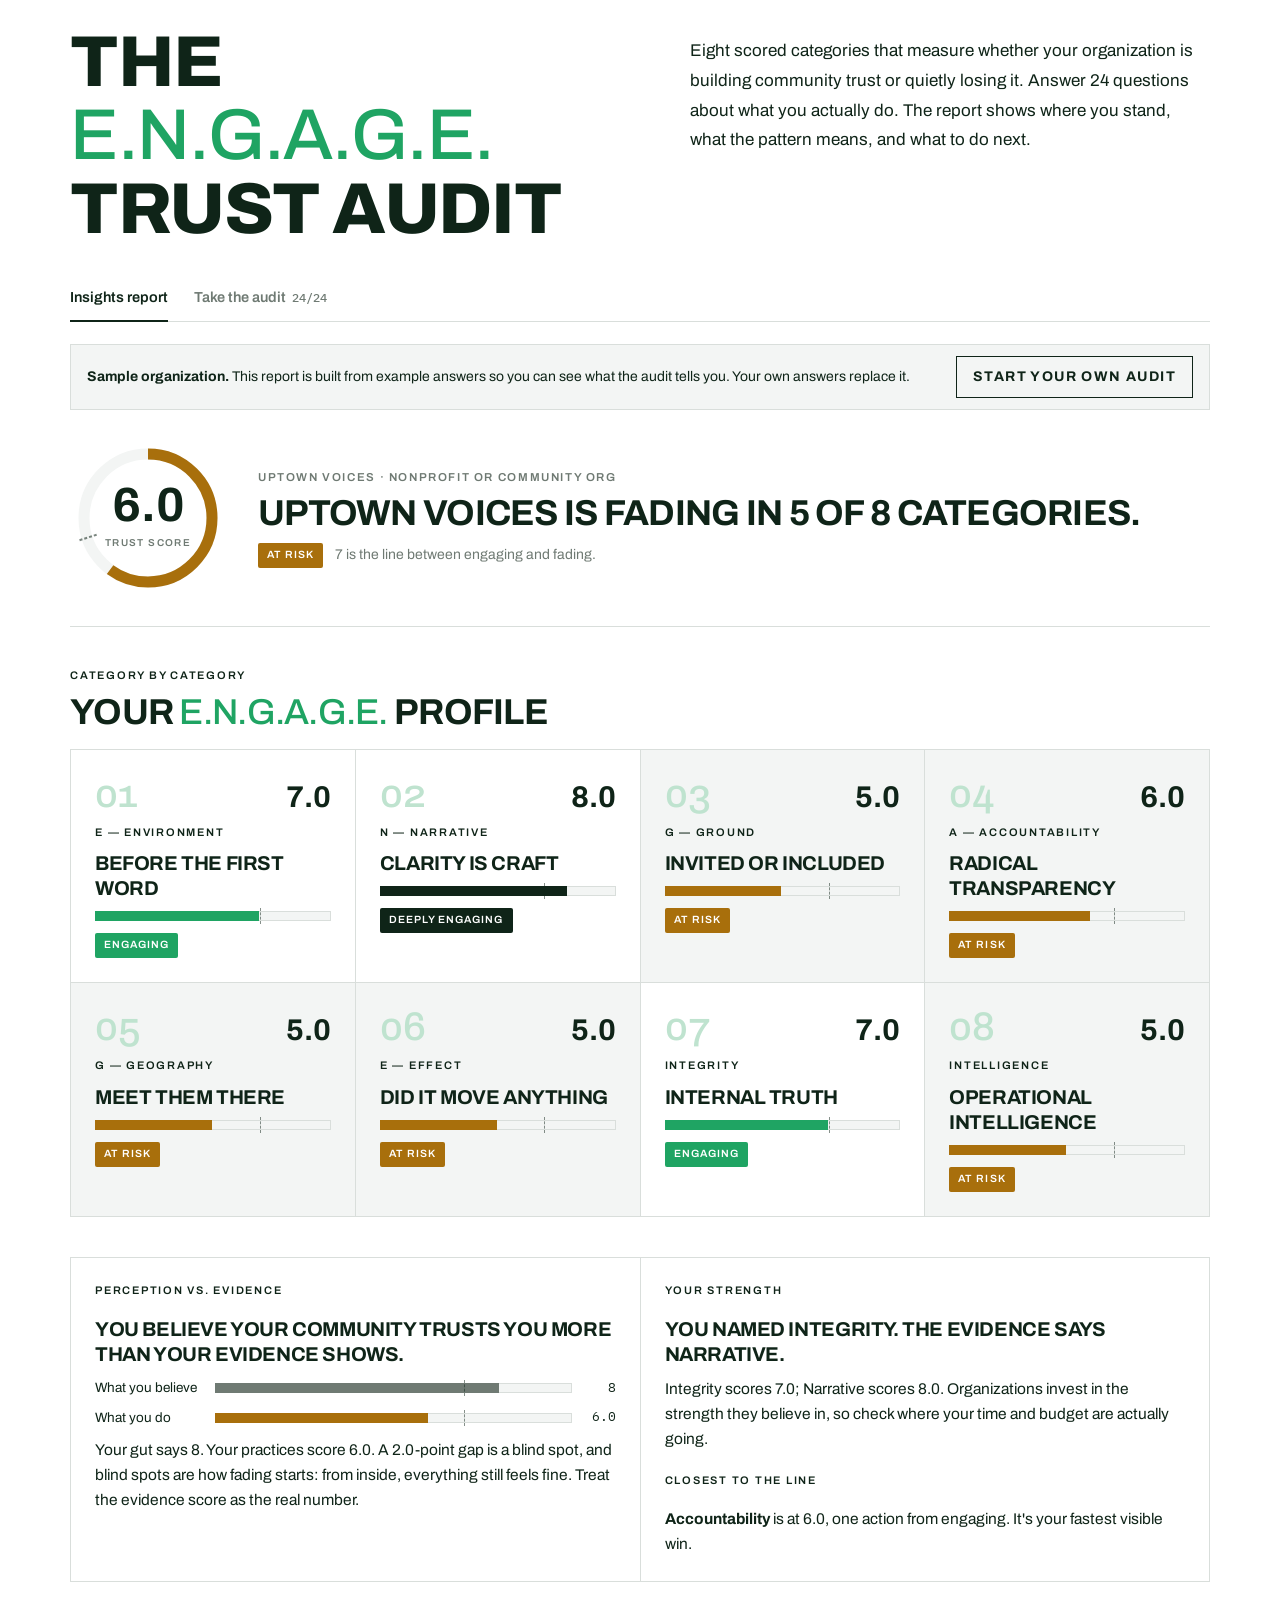
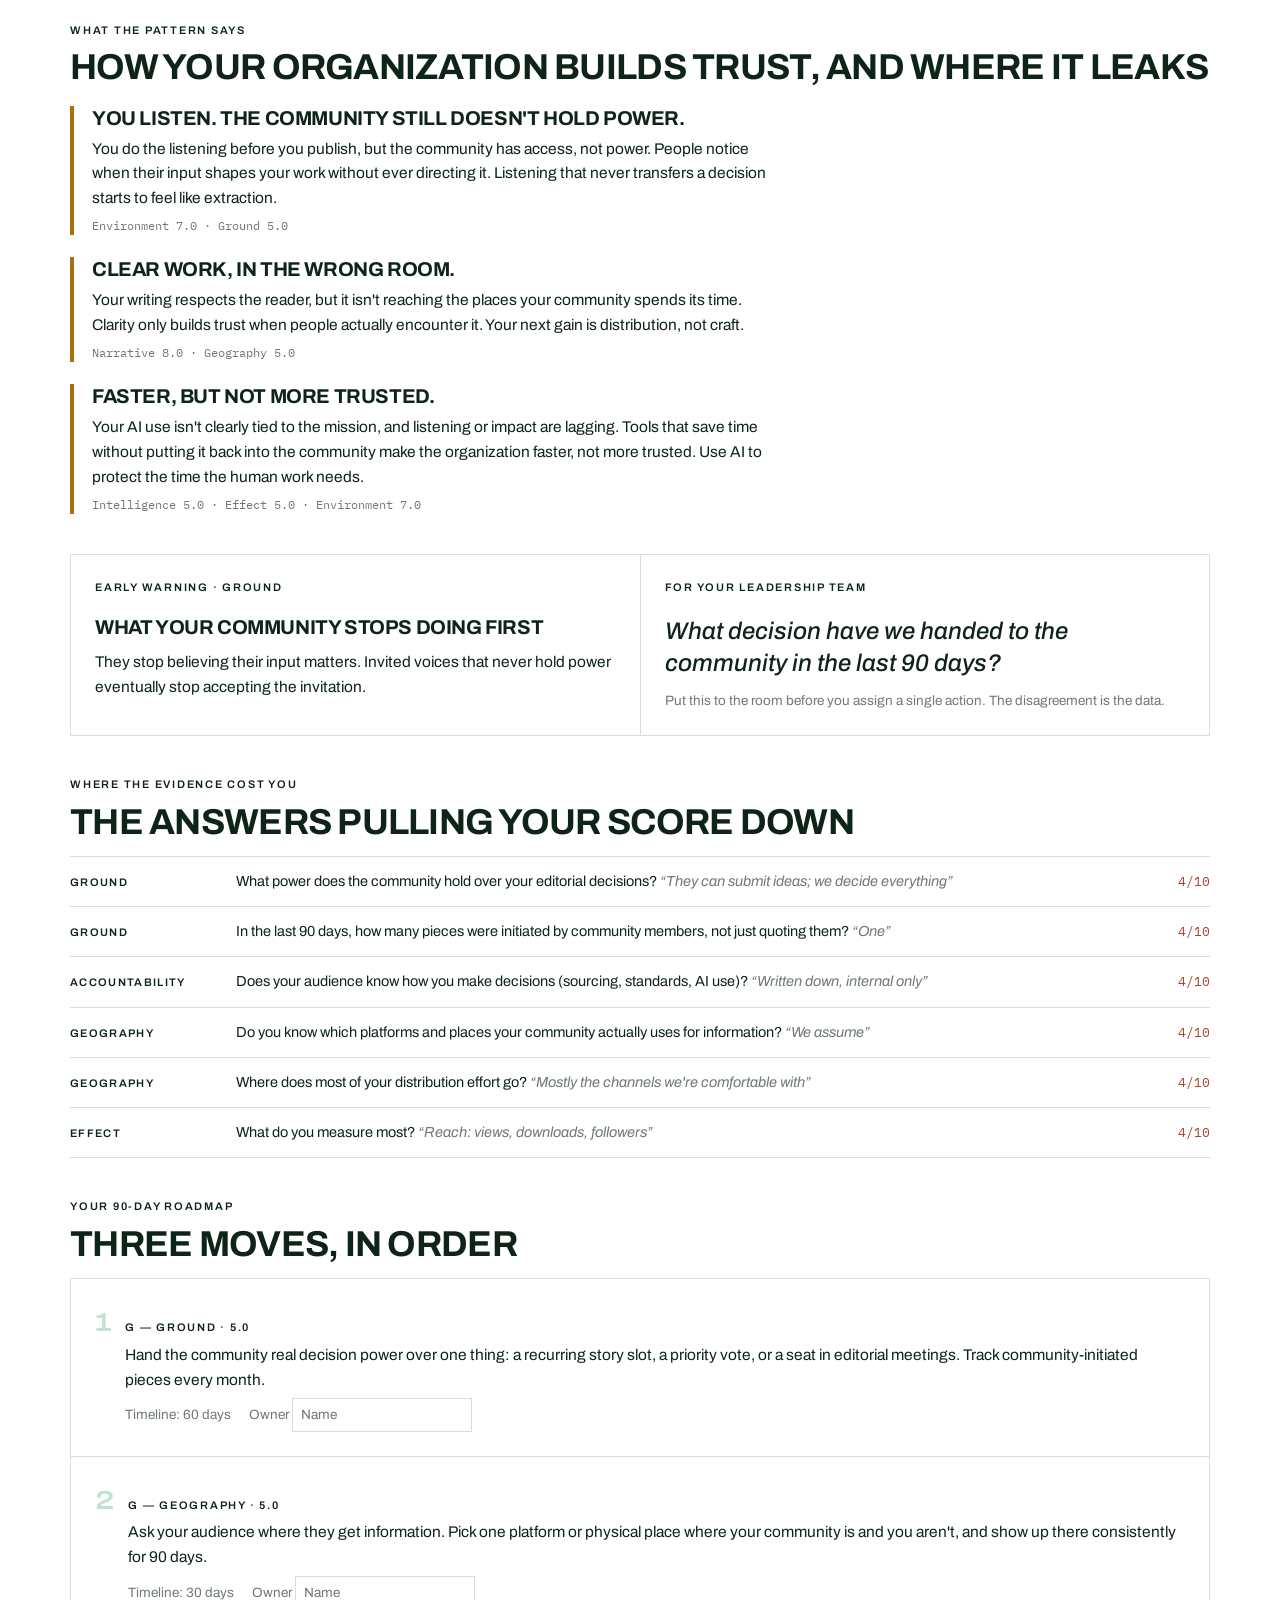
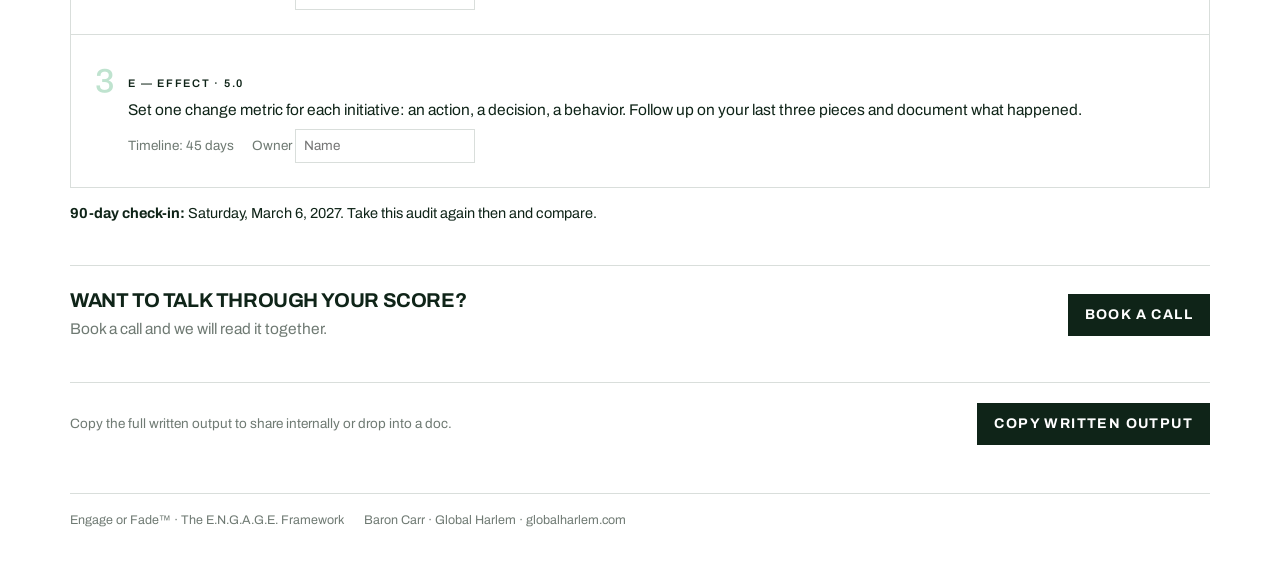
==== commit da7d3400: "Add files via upload" ====
--- a/tool/index.html
+++ b/tool/index.html
@@ -400,7 +400,7 @@
      :`<div class="action"><p>All eight categories are engaging. Re-audit in 90 days and push your lowest category toward 8.</p></div>`)+`</div>
      <p style="margin-top:14px;font-size:14.5px"><b>90-day check-in:</b> ${checkinDate()}. Take this audit again then and compare.</p></div>`;
 
-  h+=`<div class="sec closing"><span class="toast" id="toast">Copy the full written output to share internally or drop into a doc.</span><button class="btn" type="button" id="copy">Copy written output</button></div><textarea id="fallback" hidden readonly aria-label="Written output"></textarea>`;
+  h+=`<div class="sec" style="border-top:1px solid var(--line);padding-top:22px;display:flex;flex-wrap:wrap;gap:14px;align-items:center;justify-content:space-between"><div><h3>Want to talk through your score?</h3><p style="color:var(--muted);margin-top:4px">Book a call and we will read it together.</p></div><a class="btn" href="/contact" target="_top" style="text-decoration:none;display:inline-block">Book a call</a></div><div class="sec closing"><span class="toast" id="toast">Copy the full written output to share internally or drop into a doc.</span><button class="btn" type="button" id="copy">Copy written output</button></div><textarea id="fallback" hidden readonly aria-label="Written output"></textarea>`;
   el.innerHTML=h;wireGo(el);
   el.querySelectorAll("[data-owner]").forEach(inp=>inp.addEventListener("input",e=>{state.owners[e.target.dataset.owner]=e.target.value;save();}));
   $("copy").addEventListener("click",()=>{copyOut();track("report_copied",{});});
